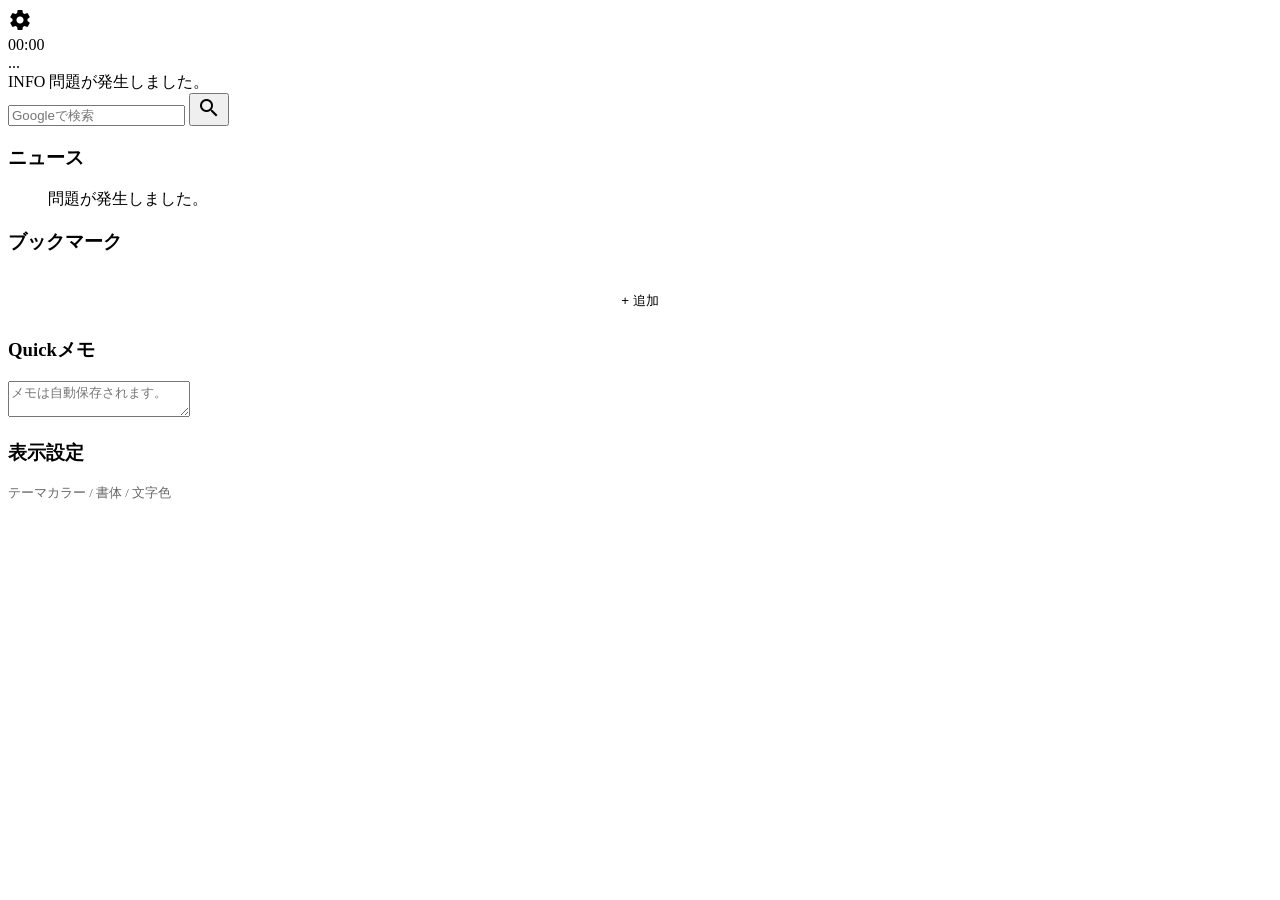
==== index.html @ 5c79bdba "Add initial HTML structure for the application" ====
<!DOCTYPE html>
<html lang="ja">
<head>
    <meta charset="UTF-8">
    <meta name="viewport" content="width=device-width, initial-scale=1.0">
    <title>BrowTop:V17 Codename:tidy</title>
    <link href="https://fonts.googleapis.com/icon?family=Material+Icons" rel="stylesheet">
    <link href="https://fonts.googleapis.com/css2?family=Courier+Prime&family=DotGothic16&family=M+PLUS+1+Code&family=Oswald:wght@300&family=Roboto+Mono:wght@200&display=swap" rel="stylesheet">
    <link rel="stylesheet" href="style.css">
</head>
<body>

<header>
    <div class="header-top">
        <div class="settings-trigger-top" onclick="toggleModal()"><span class="material-icons">settings</span></div>
        <div id="clock">00:00</div>
        <div id="greeting">...</div>
        <div class="notice-board" id="notice-area">
            <span class="notice-tag">INFO</span>
            <span id="notice-text">問題が発生しました。</span>
        </div>
    </div>
</header>

<div class="search-container">
    <form action="https://www.google.com/search" method="get" class="search-form">
        <input type="text" name="q" class="search-bar" placeholder="Googleで検索" autocomplete="off">
        <button type="submit" class="search-button"><span class="material-icons">search</span></button>
    </form>
</div>

<div class="container">
    <main><div class="card"><h3>ニュース</h3><ul id="news-list">問題が発生しました。</ul></div></main>
    <aside>
        <div class="card"><h3>ブックマーク</h3><div class="bookmark-grid" id="bookmark-grid"></div><button onclick="addBookmark()" style="margin-top:10px; width:100%; padding:8px; border:1px dashed var(--p); background:none; color:var(--p); border-radius:8px; cursor:pointer;">+ 追加</button></div>
        <div class="card"><h3>Quickメモ</h3><textarea id="memo-area" placeholder="メモは自動保存されます。"></textarea></div>
    </aside>
</div>

<div class="modal-overlay" id="modal-overlay" onclick="toggleModal()">
    <div class="modal" onclick="event.stopPropagation()">
        <h3>表示設定</h3>
        <p style="font-size:0.8rem; color:#666;">テーマカラー / 書体 / 文字色</p>
        <div class="picker" id="theme-colors"></div>
        <div class="picker" id="font-styles"></div>
        <div class="picker" id="font-colors"></div>
        <button onclick="toggleModal()" style="margin-top:20px; width:100%; padding:12px; border-radius:12px; border:none; background:var(--p); color:white; cursor:pointer;">閉じる</button>
    </div>
</div>

<script src="script.js"></script>
</body>
</html>
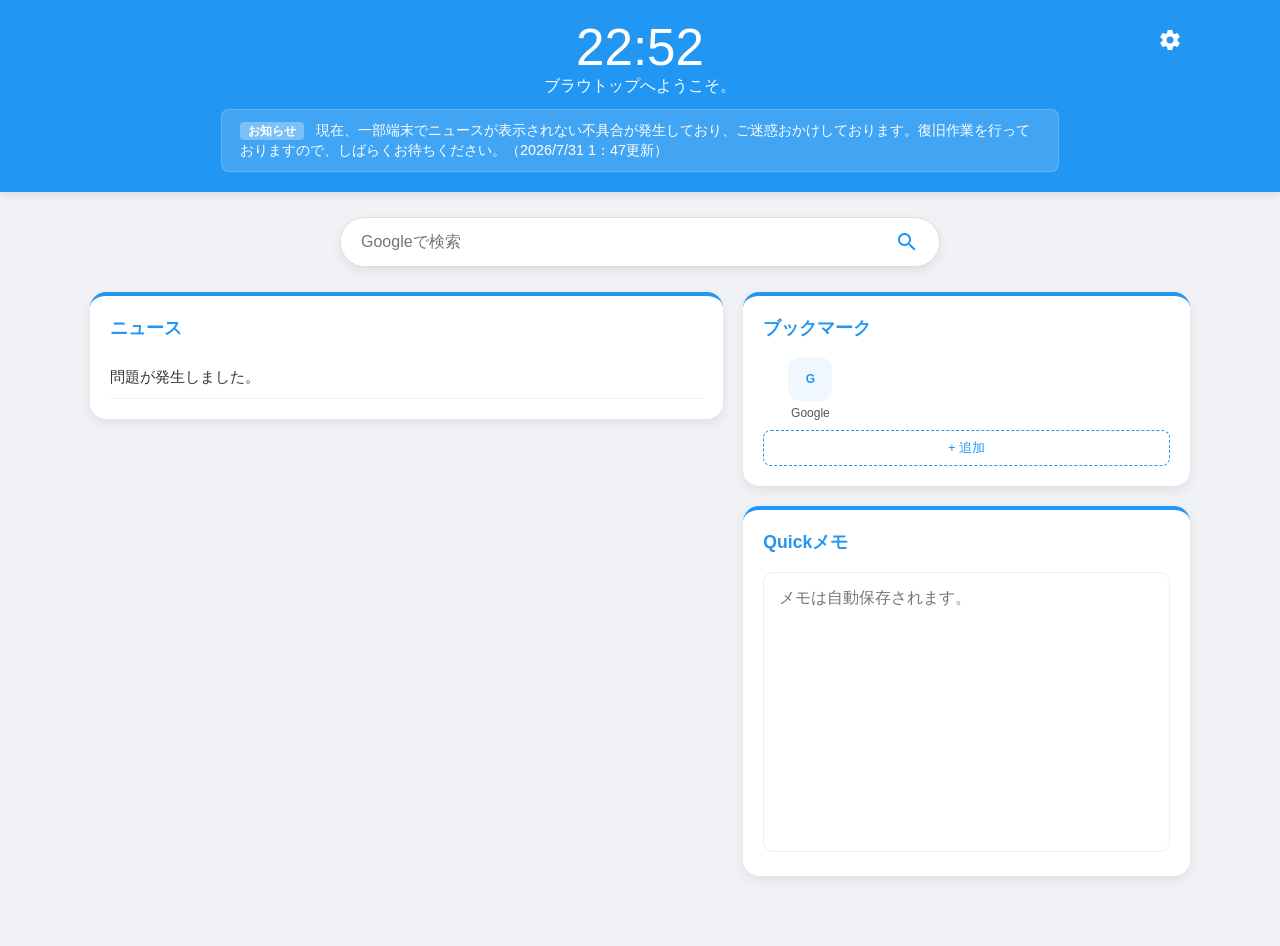
==== commit 0dd4c4df: "Update title in index.html for localization" ====
--- a/index.html
+++ b/index.html
@@ -3,7 +3,7 @@
 <head>
     <meta charset="UTF-8">
     <meta name="viewport" content="width=device-width, initial-scale=1.0">
-    <title>BrowTop:V17 Codename:tidy</title>
+    <title>BrowTop/ブラウトップ ブラウザのスタートページにできる軽量リンク集</title>
     <link href="https://fonts.googleapis.com/icon?family=Material+Icons" rel="stylesheet">
     <link href="https://fonts.googleapis.com/css2?family=Courier+Prime&family=DotGothic16&family=M+PLUS+1+Code&family=Oswald:wght@300&family=Roboto+Mono:wght@200&display=swap" rel="stylesheet">
     <link rel="stylesheet" href="style.css">
--- a/style.css
+++ b/style.css
@@ -0,0 +1,58 @@
+:root { 
+    --p: #2196F3; --bg: #F0F2F5; --c: #FFFFFF; --t: #333; 
+    --clock-f: 'sans-serif'; --clock-c: #FFFFFF;
+    --shadow: 0 4px 12px rgba(0,0,0,0.08);
+    --notice-bg: rgba(255,255,255,0.15);
+}
+
+/* 広告・不要要素の強制非表示 */
+iframe, [id*="ad-"], [class*="ad-"], ins.adsbygoogle, .ads { display: none !important; }
+
+body { margin: 0; font-family: -apple-system, sans-serif; background-color: var(--bg); color: var(--t); transition: 0.3s; }
+ 
+header { 
+    background-color: var(--p); color: var(--clock-c); padding: 20px; text-align: center; 
+    position: sticky; top: 0; z-index: 1000; box-shadow: 0 2px 10px rgba(0,0,0,0.1);
+}
+.header-top { position: relative; max-width: 1100px; margin: 0 auto; }
+.settings-trigger-top { position: absolute; right: 0; top: 0; cursor: pointer; padding: 8px; border-radius: 50%; display: flex; align-items: center; justify-content: center; }
+.settings-trigger-top:hover { background: rgba(255,255,255,0.2); }
+
+#clock { font-size: clamp(2.5rem, 8vw, 3.2rem); font-family: var(--clock-f); color: var(--clock-c); line-height: 1.1; }
+
+/* お知らせ枠のデザイン */
+.notice-board {
+    max-width: 800px; margin: 12px auto 0; background: var(--notice-bg);
+    padding: 10px 18px; border-radius: 8px; font-size: 0.9rem; color: var(--clock-c);
+    backdrop-filter: blur(5px); border: 1px solid rgba(255,255,255,0.2); text-align: left;
+    line-height: 1.4;
+}
+.notice-tag { font-weight: bold; background: rgba(255,255,255,0.3); padding: 2px 8px; border-radius: 4px; margin-right: 8px; font-size: 0.75rem; }
+
+.search-container { width: 90%; max-width: 600px; margin: 25px auto; }
+.search-form { display: flex; background: #fff; border-radius: 50px; box-shadow: var(--shadow); overflow: hidden; border: 1px solid #ddd; }
+.search-bar { flex: 1; padding: 15px 20px; border: none; outline: none; font-size: 1rem; }
+.search-button { background: transparent; border: none; padding: 0 20px; cursor: pointer; color: var(--p); display: flex; align-items: center; }
+
+.container { width: 95%; max-width: 1100px; margin: 0 auto; padding-bottom: 50px; display: grid; grid-template-columns: repeat(12, 1fr); gap: 20px; }
+.card { background: #fff; border-radius: 16px; padding: 20px; box-shadow: var(--shadow); height: fit-content; margin-bottom: 20px; border-top: 4px solid var(--p); }
+h3 { margin-top: 0; color: var(--p); font-size: 1.1rem; }
+
+main { grid-column: span 7; }
+aside { grid-column: span 5; }
+@media (max-width: 900px) { main, aside { grid-column: span 12; } }
+
+textarea { width: 100%; height: 280px; border: 1px solid #eee; border-radius: 10px; padding: 15px; resize: none; box-sizing: border-box; font-size: 1rem; }
+.bookmark-grid { display: grid; grid-template-columns: repeat(auto-fill, minmax(80px, 1fr)); gap: 10px; }
+.bookmark-item { display: flex; flex-direction: column; align-items: center; text-decoration: none; color: #555; font-size: 0.75rem; text-align: center; }
+.icon-placeholder { width: 44px; height: 44px; background: #f0f7ff; border-radius: 12px; margin-bottom: 5px; display: grid; place-items: center; font-weight: bold; color: var(--p); }
+
+.modal-overlay { display: none; position: fixed; top: 0; left: 0; width: 100%; height: 100%; background: rgba(0,0,0,0.5); z-index: 2100; backdrop-filter: blur(5px); }
+.modal { position: absolute; top: 50%; left: 50%; transform: translate(-50%, -50%); background: white; padding: 25px; border-radius: 24px; width: 90%; max-width: 450px; color: #333; }
+.picker { display: flex; gap: 8px; flex-wrap: wrap; margin-bottom: 15px; }
+.color-dot { width: 35px; height: 35px; border-radius: 8px; cursor: pointer; border: 2px solid #eee; }
+.font-btn { padding: 8px 12px; border: 1px solid #ddd; border-radius: 8px; cursor: pointer; font-size: 0.8rem; background: #fff; }
+
+#news-list { list-style: none; padding: 0; margin: 0; }
+#news-list li { padding: 10px 0; border-bottom: 1px solid #f0f0f0; font-size: 0.95rem; }
+#news-list a { color: #333; text-decoration: none; }
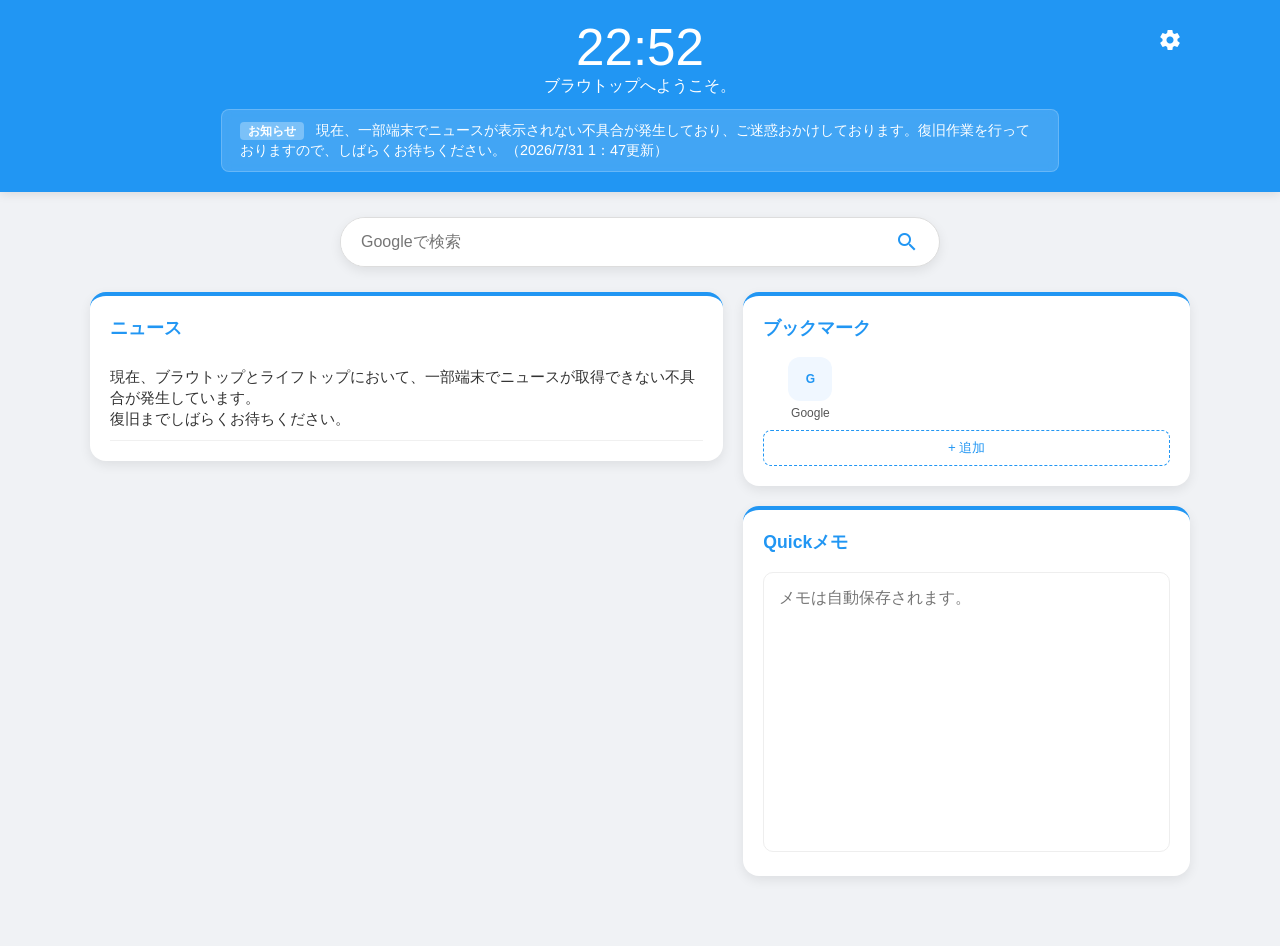
==== commit 259dbffa: "Add link to personal profile in index.html" ====
--- a/index.html
+++ b/index.html
@@ -44,6 +44,9 @@
         <div class="picker" id="theme-colors"></div>
         <div class="picker" id="font-styles"></div>
         <div class="picker" id="font-colors"></div>
+
+        <a href="https://profile.pasidea.space/">◀私が作りました▶</a>
+        
         <button onclick="toggleModal()" style="margin-top:20px; width:100%; padding:12px; border-radius:12px; border:none; background:var(--p); color:white; cursor:pointer;">閉じる</button>
     </div>
 </div>
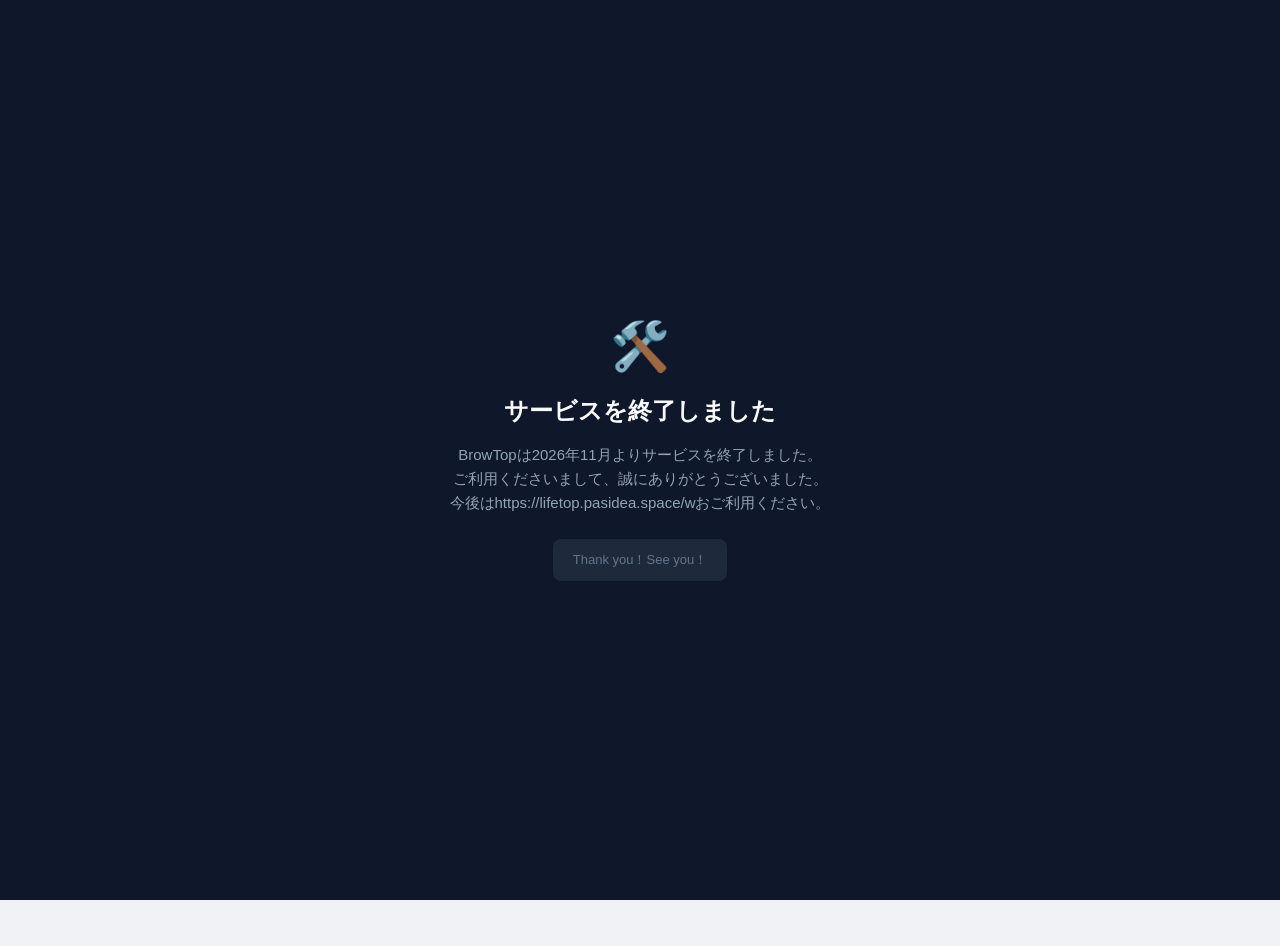
==== commit 3cbf36cc: "Add maintenance overlay to index.html" ====
--- a/index.html
+++ b/index.html
@@ -11,6 +11,23 @@
 <body>
 
 <header>
+
+<!-- メンテナンス画面オーバーレイ -->
+<div id="maintenance-overlay" style="position: fixed; top: 0; left: 0; width: 100%; height: 100%; background-color: #0f172a; color: #f8fafc; z-index: 999999; display: flex; flex-direction: column; justify-content: center; align-items: center; font-family: -apple-system, BlinkMacSystemFont, 'Segoe UI', Roboto, sans-serif; text-align: center; padding: 20px; box-sizing: border-box;">
+  <div style="max-width: 500px;">
+    <div style="font-size: 48px; margin-bottom: 20px;">🛠️</div>
+    <h1 style="font-size: 24px; font-weight: bold; margin: 0 0 16px 0;">サービスを終了しました</h1>
+    <p style="font-size: 15px; color: #94a3b8; line-height: 1.6; margin: 0 0 24px 0;">
+      BrowTopは2026年11月よりサービスを終了しました。<br>
+      ご利用くださいまして、誠にありがとうございました。<br>
+      今後はhttps://lifetop.pasidea.space/wおご利用ください。
+    </p>
+    <div style="font-size: 13px; color: #64748b; background: #1e293b; padding: 12px 20px; border-radius: 8px; display: inline-block;">
+      Thank you！See you！
+    </div>
+  </div>
+</div>
+    
     <div class="header-top">
         <div class="settings-trigger-top" onclick="toggleModal()"><span class="material-icons">settings</span></div>
         <div id="clock">00:00</div>
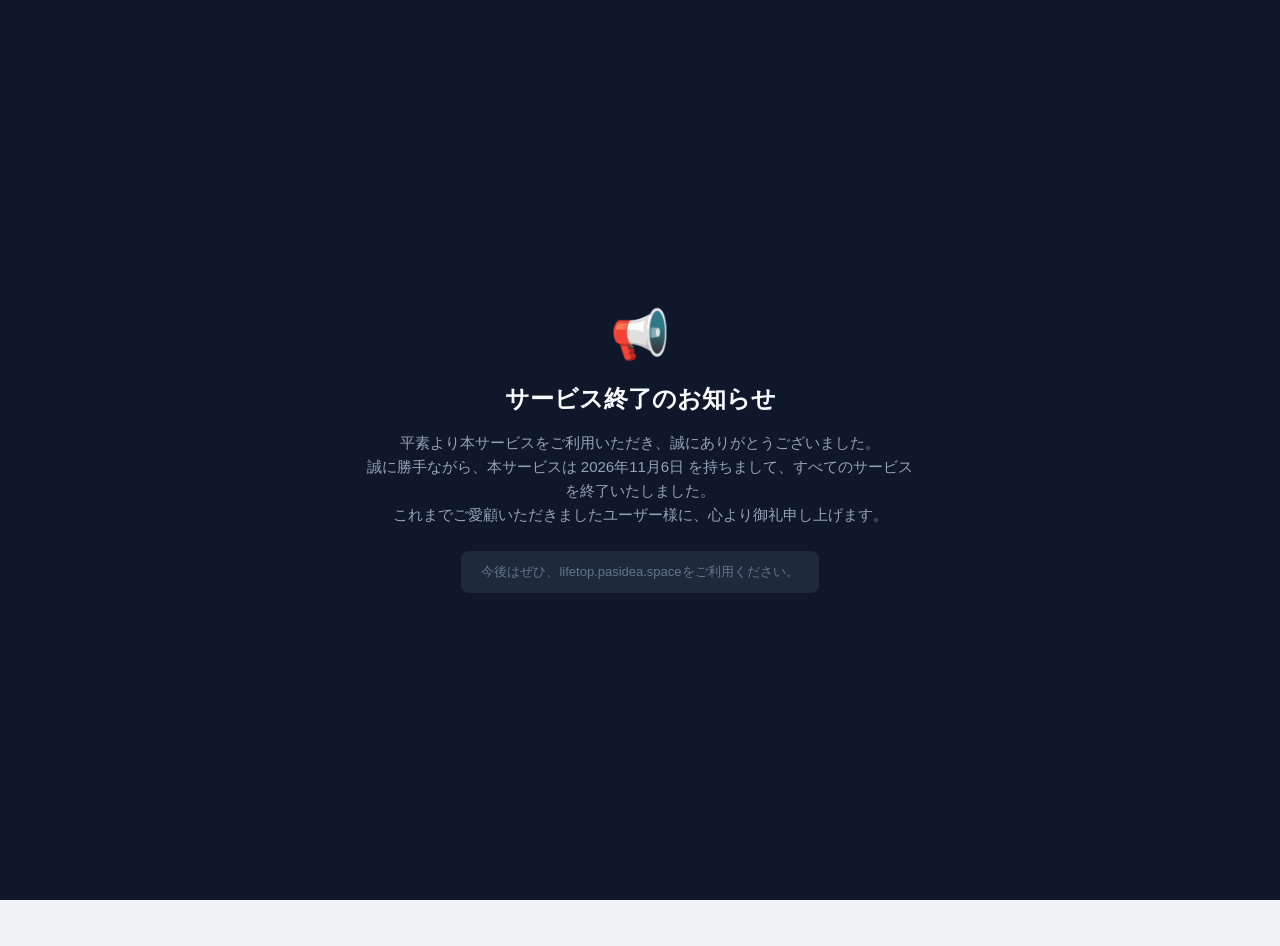
==== commit 7dd18693: "Change maintenance overlay to service ended overlay Updated the maintenance overlay to a service end" ====
--- a/index.html
+++ b/index.html
@@ -12,18 +12,18 @@
 
 <header>
 
-<!-- メンテナンス画面オーバーレイ -->
-<div id="maintenance-overlay" style="position: fixed; top: 0; left: 0; width: 100%; height: 100%; background-color: #0f172a; color: #f8fafc; z-index: 999999; display: flex; flex-direction: column; justify-content: center; align-items: center; font-family: -apple-system, BlinkMacSystemFont, 'Segoe UI', Roboto, sans-serif; text-align: center; padding: 20px; box-sizing: border-box;">
-  <div style="max-width: 500px;">
-    <div style="font-size: 48px; margin-bottom: 20px;">🛠️</div>
-    <h1 style="font-size: 24px; font-weight: bold; margin: 0 0 16px 0;">サービスを終了しました</h1>
+<!-- サービス終了画面オーバーレイ -->
+<div id="service-ended-overlay" style="position: fixed; top: 0; left: 0; width: 100%; height: 100%; background-color: #0f172a; color: #f8fafc; z-index: 999999; display: flex; flex-direction: column; justify-content: center; align-items: center; font-family: -apple-system, BlinkMacSystemFont, 'Segoe UI', Roboto, sans-serif; text-align: center; padding: 20px; box-sizing: border-box;">
+  <div style="max-width: 550px;">
+    <div style="font-size: 48px; margin-bottom: 20px;">📢</div>
+    <h1 style="font-size: 24px; font-weight: bold; margin: 0 0 16px 0;">サービス終了のお知らせ</h1>
     <p style="font-size: 15px; color: #94a3b8; line-height: 1.6; margin: 0 0 24px 0;">
-      BrowTopは2026年11月よりサービスを終了しました。<br>
-      ご利用くださいまして、誠にありがとうございました。<br>
-      今後はhttps://lifetop.pasidea.space/wおご利用ください。
+      平素より本サービスをご利用いただき、誠にありがとうございました。<br>
+      誠に勝手ながら、本サービスは 2026年11月6日 を持ちまして、すべてのサービスを終了いたしました。<br>
+      これまでご愛顧いただきましたユーザー様に、心より御礼申し上げます。
     </p>
     <div style="font-size: 13px; color: #64748b; background: #1e293b; padding: 12px 20px; border-radius: 8px; display: inline-block;">
-      Thank you！See you！
+      今後はぜひ、lifetop.pasidea.spaceをご利用ください。
     </div>
   </div>
 </div>
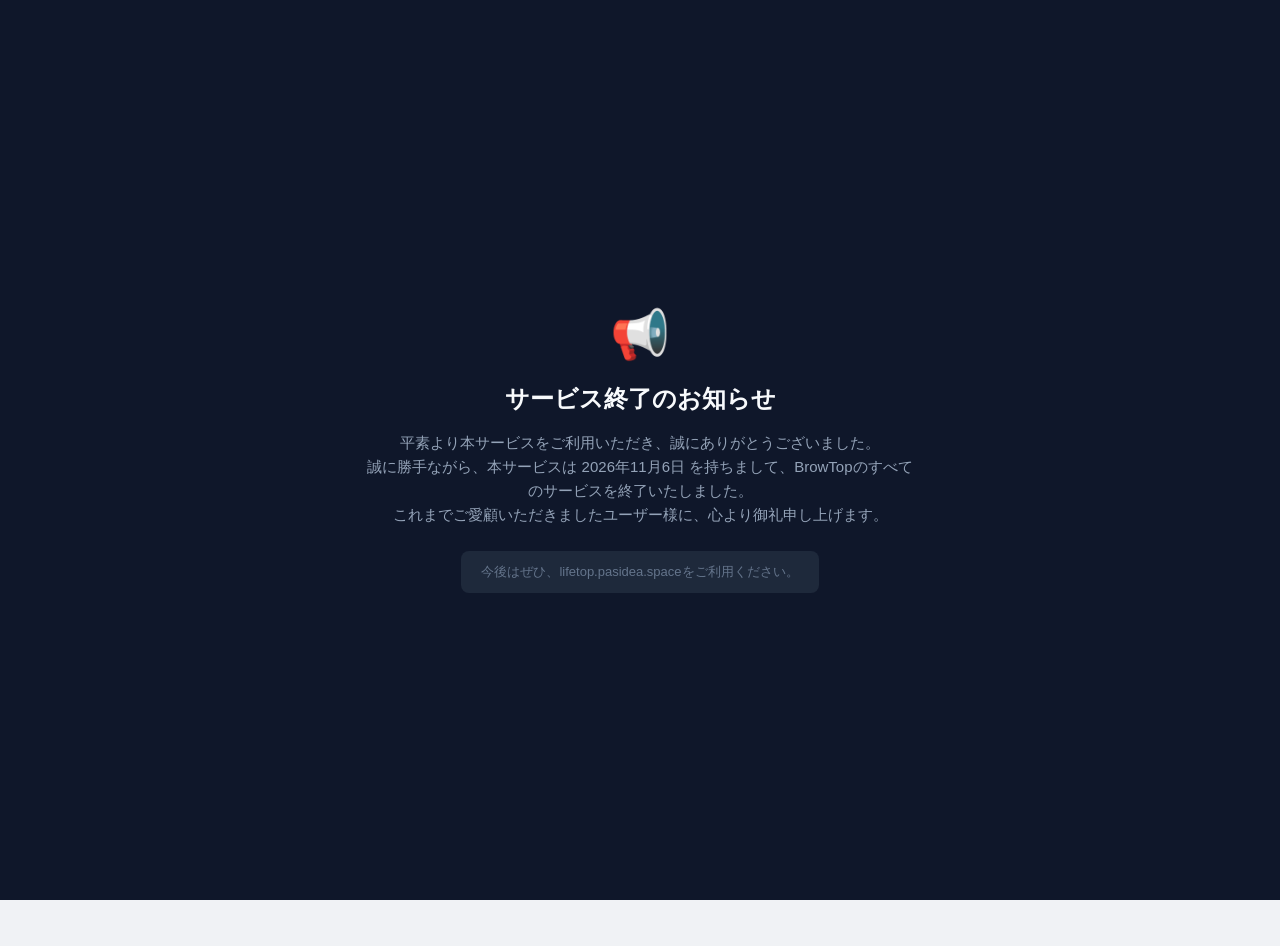
==== commit f65ba761: "Update service termination notice with company name" ====
--- a/index.html
+++ b/index.html
@@ -19,7 +19,7 @@
     <h1 style="font-size: 24px; font-weight: bold; margin: 0 0 16px 0;">サービス終了のお知らせ</h1>
     <p style="font-size: 15px; color: #94a3b8; line-height: 1.6; margin: 0 0 24px 0;">
       平素より本サービスをご利用いただき、誠にありがとうございました。<br>
-      誠に勝手ながら、本サービスは 2026年11月6日 を持ちまして、すべてのサービスを終了いたしました。<br>
+      誠に勝手ながら、本サービスは 2026年11月6日 を持ちまして、BrowTopのすべてのサービスを終了いたしました。<br>
       これまでご愛顧いただきましたユーザー様に、心より御礼申し上げます。
     </p>
     <div style="font-size: 13px; color: #64748b; background: #1e293b; padding: 12px 20px; border-radius: 8px; display: inline-block;">
